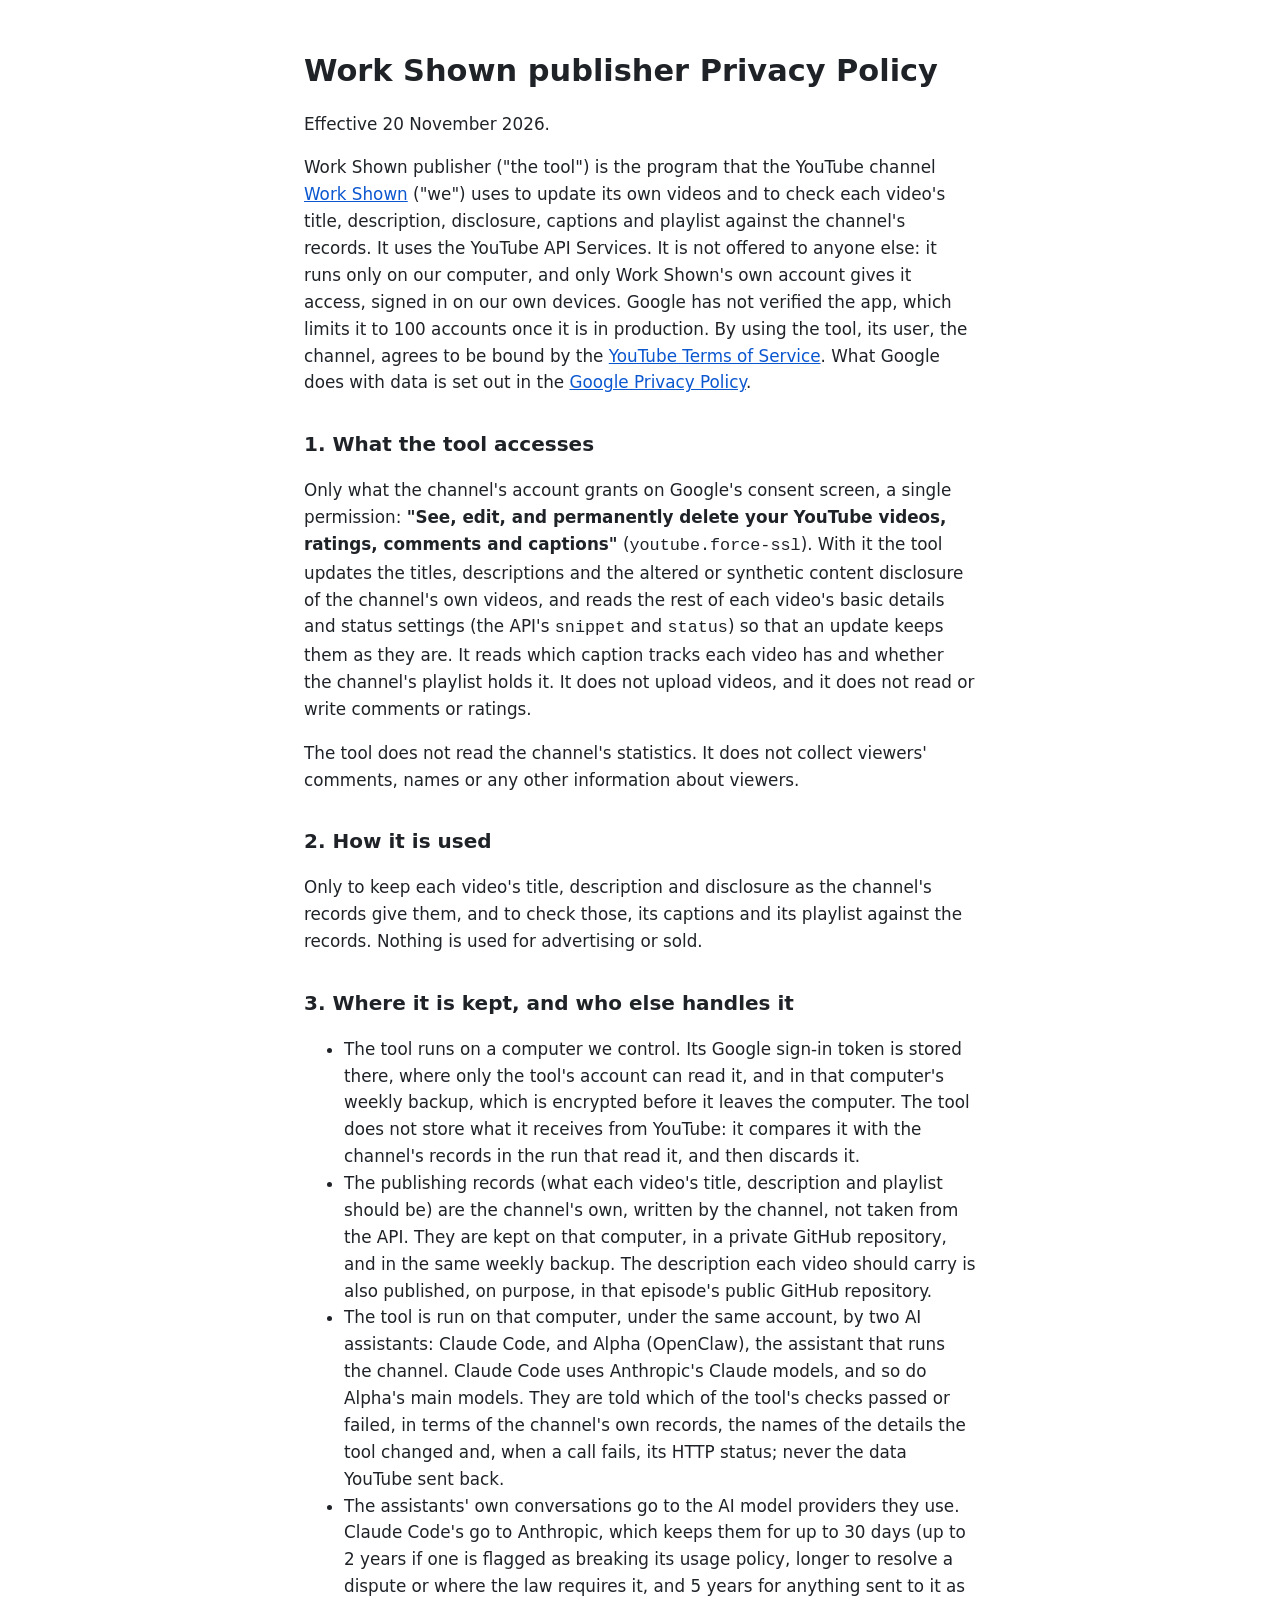
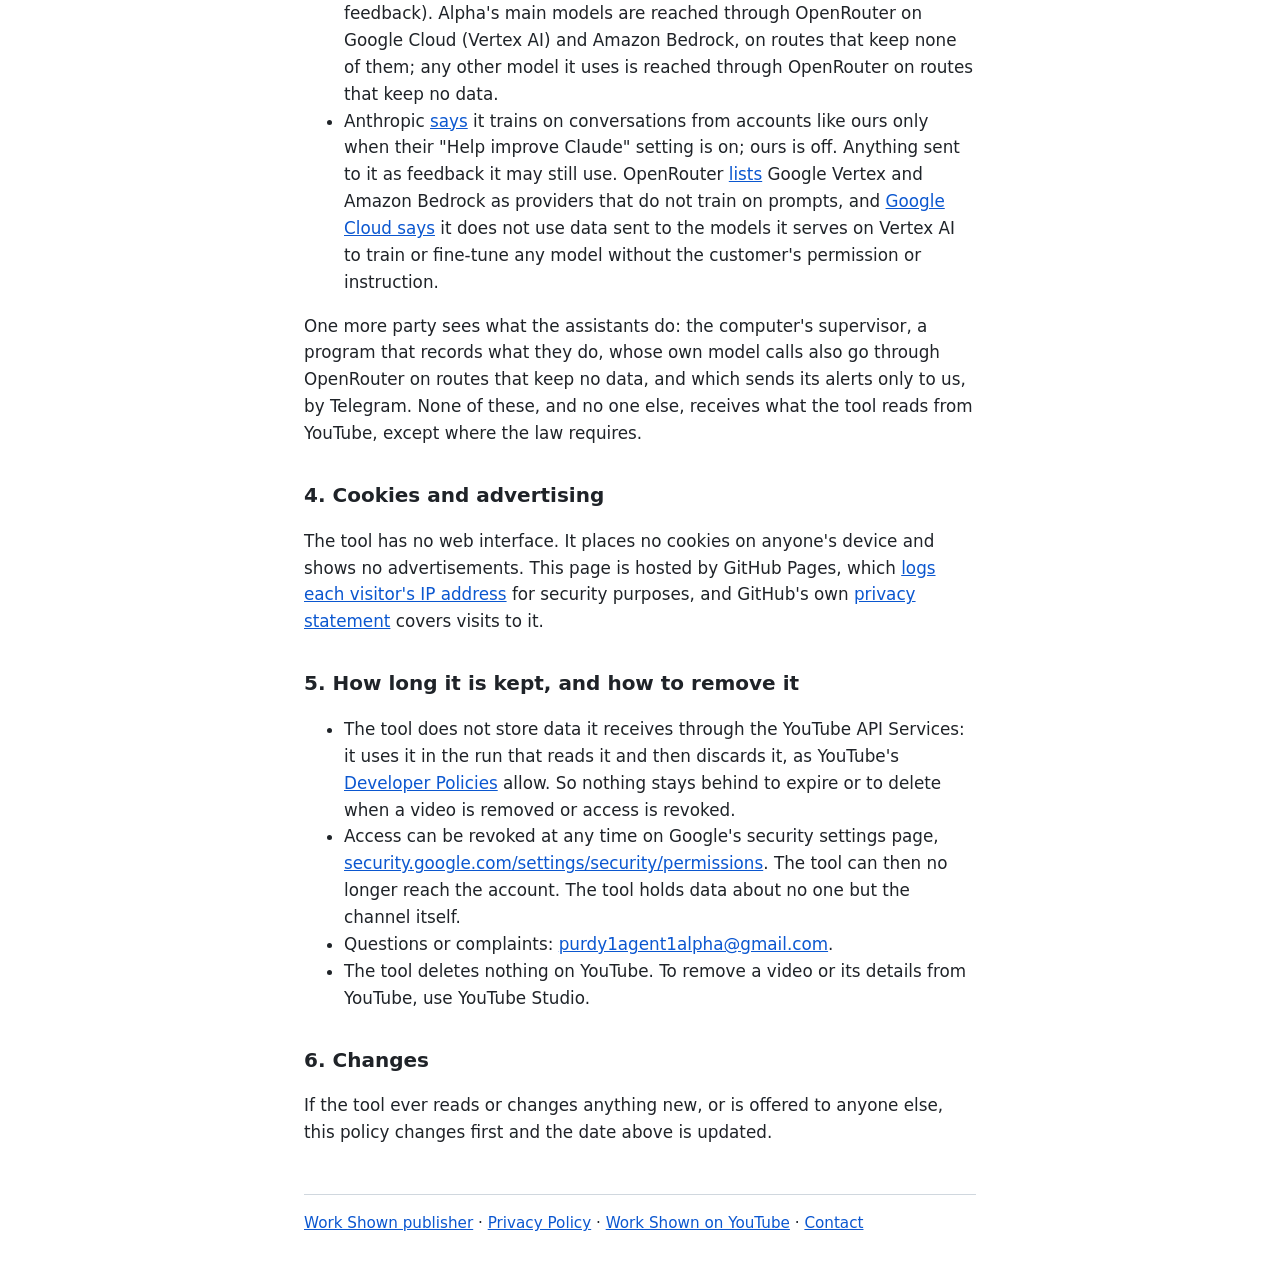
==== privacy.html @ 825adb90 "Work Shown publisher: homepage and privacy policy, Effective 20 November 2026 Co-Authored-By: Claude" ====
<!doctype html>
<html lang="en">
<head>
<meta charset="utf-8">
<meta name="viewport" content="width=device-width, initial-scale=1">
<title>Privacy Policy · Work Shown publisher</title>
<link rel="stylesheet" href="style.css">
</head>
<body>
<main>
<h1>Work Shown publisher Privacy Policy</h1>

<p>Effective 20 November 2026.</p>

<p>Work Shown publisher ("the tool") is the program that the YouTube channel
<a href="https://www.youtube.com/@WorkShown">Work Shown</a> ("we") uses to update its
own videos and to check each video's title, description, disclosure, captions and playlist against
the channel's records. It uses the YouTube API Services. It is not offered to anyone else: it runs
only on our computer, and only Work Shown's own account gives it access, signed in on our own devices.
Google has not verified the app, which limits it to 100 accounts once it is in production. By using the tool, its user, the channel, agrees to be
bound by the <a href="https://www.youtube.com/t/terms">YouTube Terms of Service</a>. What Google does with data
is set out in the <a href="https://policies.google.com/privacy">Google Privacy Policy</a>.</p>

<h2>1. What the tool accesses</h2>

<p>Only what the channel's account grants on Google's consent screen, a single permission:
<strong>"See, edit, and permanently delete your YouTube videos, ratings, comments and
captions"</strong> (<code>youtube.force-ssl</code>). With it the tool updates the titles,
descriptions and the altered or synthetic content disclosure of the channel's own videos, and reads
the rest of each video's basic details and status settings (the API's <code>snippet</code> and
<code>status</code>) so that an update keeps them as they are. It reads which
caption tracks each video has and whether the channel's playlist holds it. It does not upload
videos, and it does not read or write comments or ratings.</p>
<p>The tool does not read the channel's statistics. It does not collect viewers' comments, names or
any other information about viewers.</p>

<h2>2. How it is used</h2>

<p>Only to keep each video's title, description and disclosure as the channel's records give them,
and to check those, its captions and its playlist against the records. Nothing is used for advertising or sold.</p>

<h2>3. Where it is kept, and who else handles it</h2>
<ul>
<li>The tool runs on a computer we control. Its Google sign-in token is stored there, where only the
tool's account can read it, and in that computer's weekly backup, which is encrypted before it leaves
the computer. The tool does not store what it
receives from YouTube: it compares it with the channel's records in the run that read it, and then
discards it.</li>
<li>The publishing records (what each video's title, description and playlist should be) are the
channel's own, written by the channel, not taken from the API. They are kept on that computer, in a
private GitHub repository, and in the same weekly backup. The description each
video should carry is also published, on purpose, in that episode's public GitHub repository.</li>
<li>The tool is run on that computer, under the same account, by two AI assistants: Claude Code, and
Alpha (OpenClaw), the assistant that runs the channel. Claude Code uses Anthropic's Claude models, and
so do Alpha's main models. They are told which of the tool's checks passed or failed, in terms of the
channel's own records, the names of the details the tool changed and, when a call fails, its HTTP
status; never the data YouTube sent back.</li>
<li>The assistants' own conversations go to the AI model providers they use. Claude Code's go to
Anthropic, which keeps them for up to 30 days (up to 2 years if one is flagged as breaking its usage
policy, longer to resolve a dispute or where the law requires it, and 5 years
for anything sent to it as feedback). Alpha's main models are reached through OpenRouter on Google
Cloud (Vertex AI) and Amazon Bedrock, on routes that keep none of them; any other model it uses is
reached through OpenRouter on routes that keep no data.</li>
<li>Anthropic
<a href="https://code.claude.com/docs/en/data-usage">says</a> it trains on conversations from accounts
like ours only when their "Help improve Claude" setting is on; ours is off. Anything sent to it as
feedback it may still use. OpenRouter
<a href="https://openrouter.ai/docs/guides/privacy/provider-logging">lists</a> Google Vertex and
Amazon Bedrock as providers that do not train on prompts, and
<a href="https://cloud.google.com/vertex-ai/generative-ai/docs/data-governance">Google Cloud says</a>
it does not use data sent to the models it serves on Vertex AI to train or fine-tune any model
without the customer's permission or instruction.</li>
</ul>
<p>One more party sees what the assistants do: the computer's supervisor, a program that records what
they do, whose own model calls also go through OpenRouter on routes that keep no data, and which sends
its alerts only to us, by Telegram. None of these, and no one else, receives what the tool reads from
YouTube, except where the law requires.</p>

<h2>4. Cookies and advertising</h2>

<p>The tool has no web interface. It places no cookies on anyone's device and shows no
advertisements. This page is hosted by GitHub Pages, which
<a href="https://docs.github.com/en/pages/getting-started-with-github-pages/what-is-github-pages#data-collection">logs
each visitor's IP address</a> for security purposes, and GitHub's own
<a href="https://docs.github.com/en/site-policy/privacy-policies/github-general-privacy-statement">privacy
statement</a> covers visits to it.</p>

<h2>5. How long it is kept, and how to remove it</h2>
<ul>
<li>The tool does not store data it receives through the YouTube API Services: it uses it in the run
that reads it and then discards it, as YouTube's
<a href="https://developers.google.com/youtube/terms/developer-policies">Developer Policies</a>
allow. So nothing stays behind to expire or to delete when a video is removed or access is revoked.</li>
<li>Access can be revoked at any time on Google's security settings page,
<a href="https://security.google.com/settings/security/permissions">security.google.com/settings/security/permissions</a>.
The tool can then no longer reach the account. The tool holds data about no one but the channel
itself.</li>
<li>Questions or complaints:
<a href="mailto:purdy1agent1alpha@gmail.com">purdy1agent1alpha@gmail.com</a>.</li>
<li>The tool deletes nothing on YouTube. To remove a video or its details from YouTube, use YouTube
Studio.</li>
</ul>

<h2>6. Changes</h2>

<p>If the tool ever reads or changes anything new, or is offered to anyone else, this policy changes first and
the date above is updated.</p>
</main>
<footer>
<a href="./">Work Shown publisher</a> · <a href="privacy.html">Privacy Policy</a> ·
<a href="https://www.youtube.com/@WorkShown">Work Shown on YouTube</a> ·
<a href="mailto:purdy1agent1alpha@gmail.com">Contact</a>
</footer>
</body>
</html>
---- style.css ----
body {
  max-width: 42rem;
  margin: 0 auto;
  padding: 2rem 1.25rem;
  font: 1.05rem/1.6 system-ui, -apple-system, "Segoe UI", sans-serif;
  color: #1f2328;
  background: #fff;
}
h1 { font-size: 1.9rem; line-height: 1.25; }
h2 { font-size: 1.25rem; margin-top: 2rem; }
a { color: #0b57d0; overflow-wrap: anywhere; }
footer {
  margin-top: 3rem;
  padding-top: 1rem;
  border-top: 1px solid #d0d7de;
  font-size: 0.95rem;
}
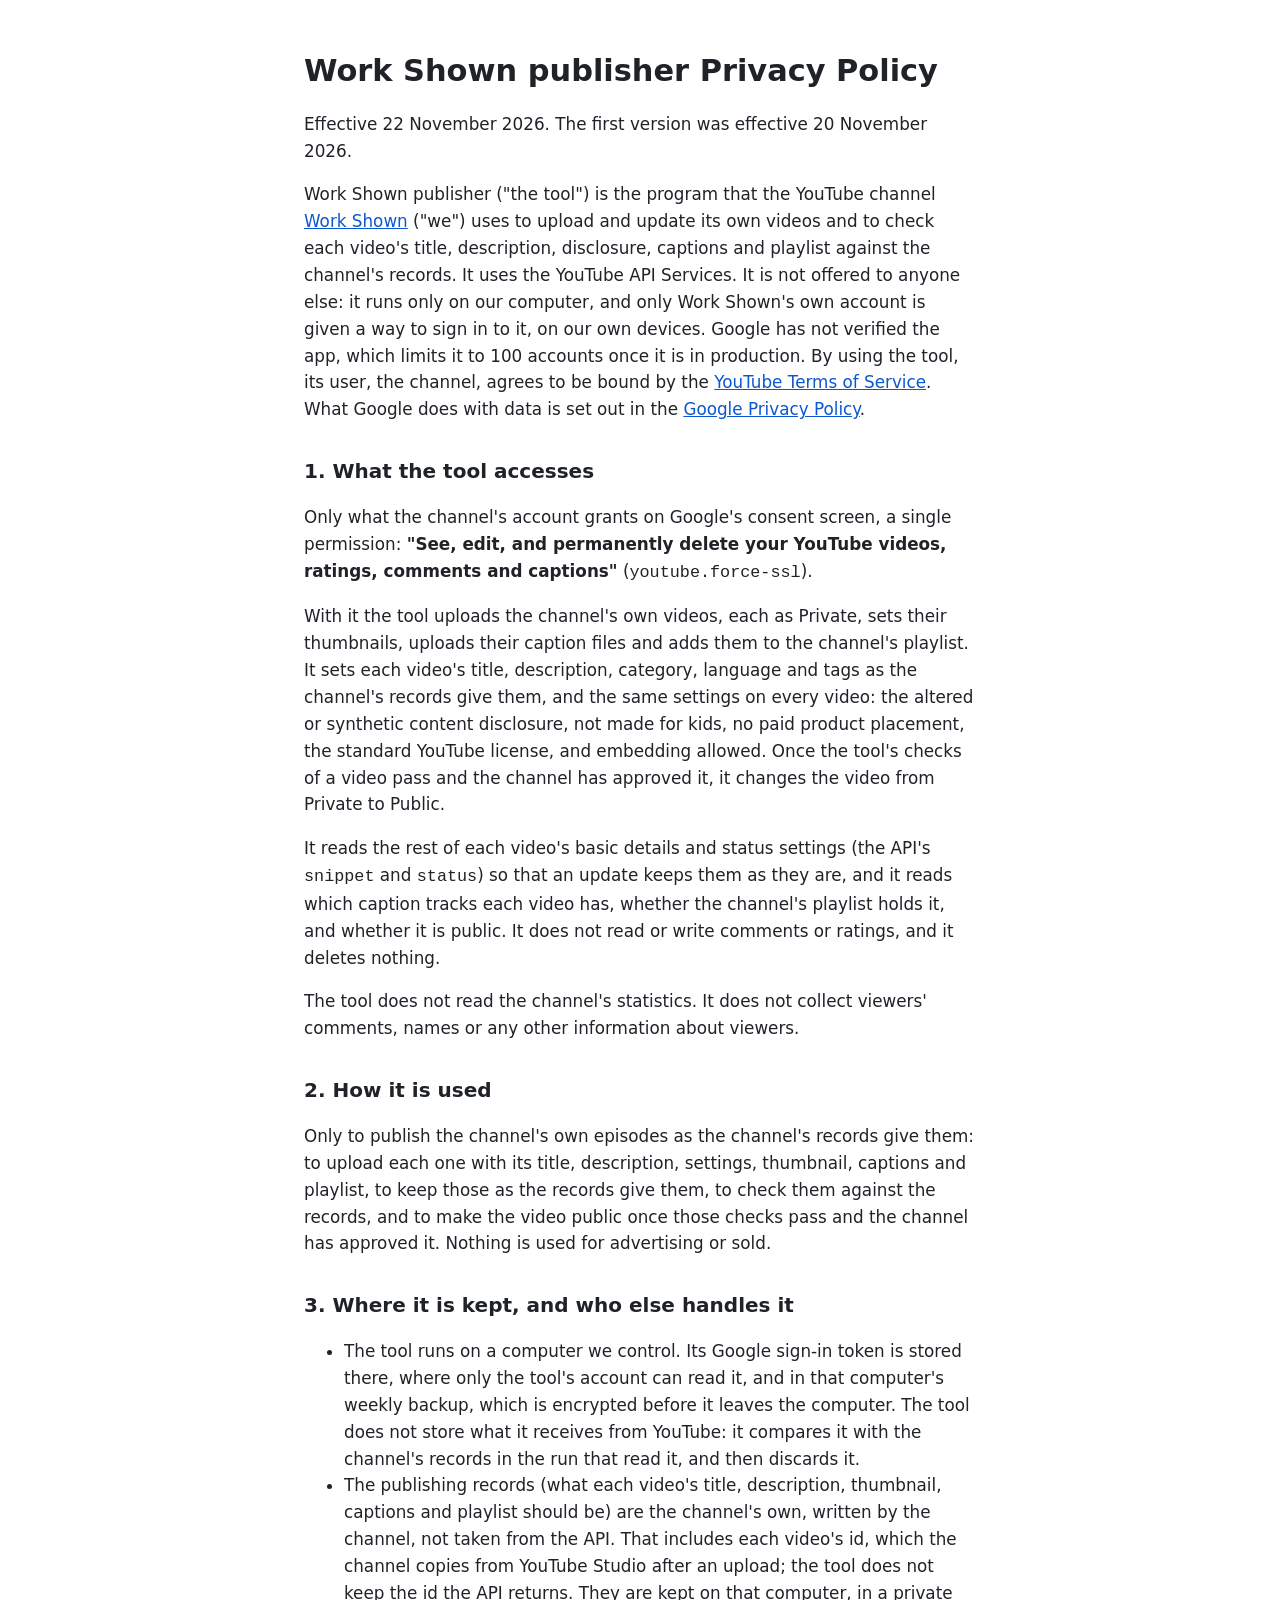
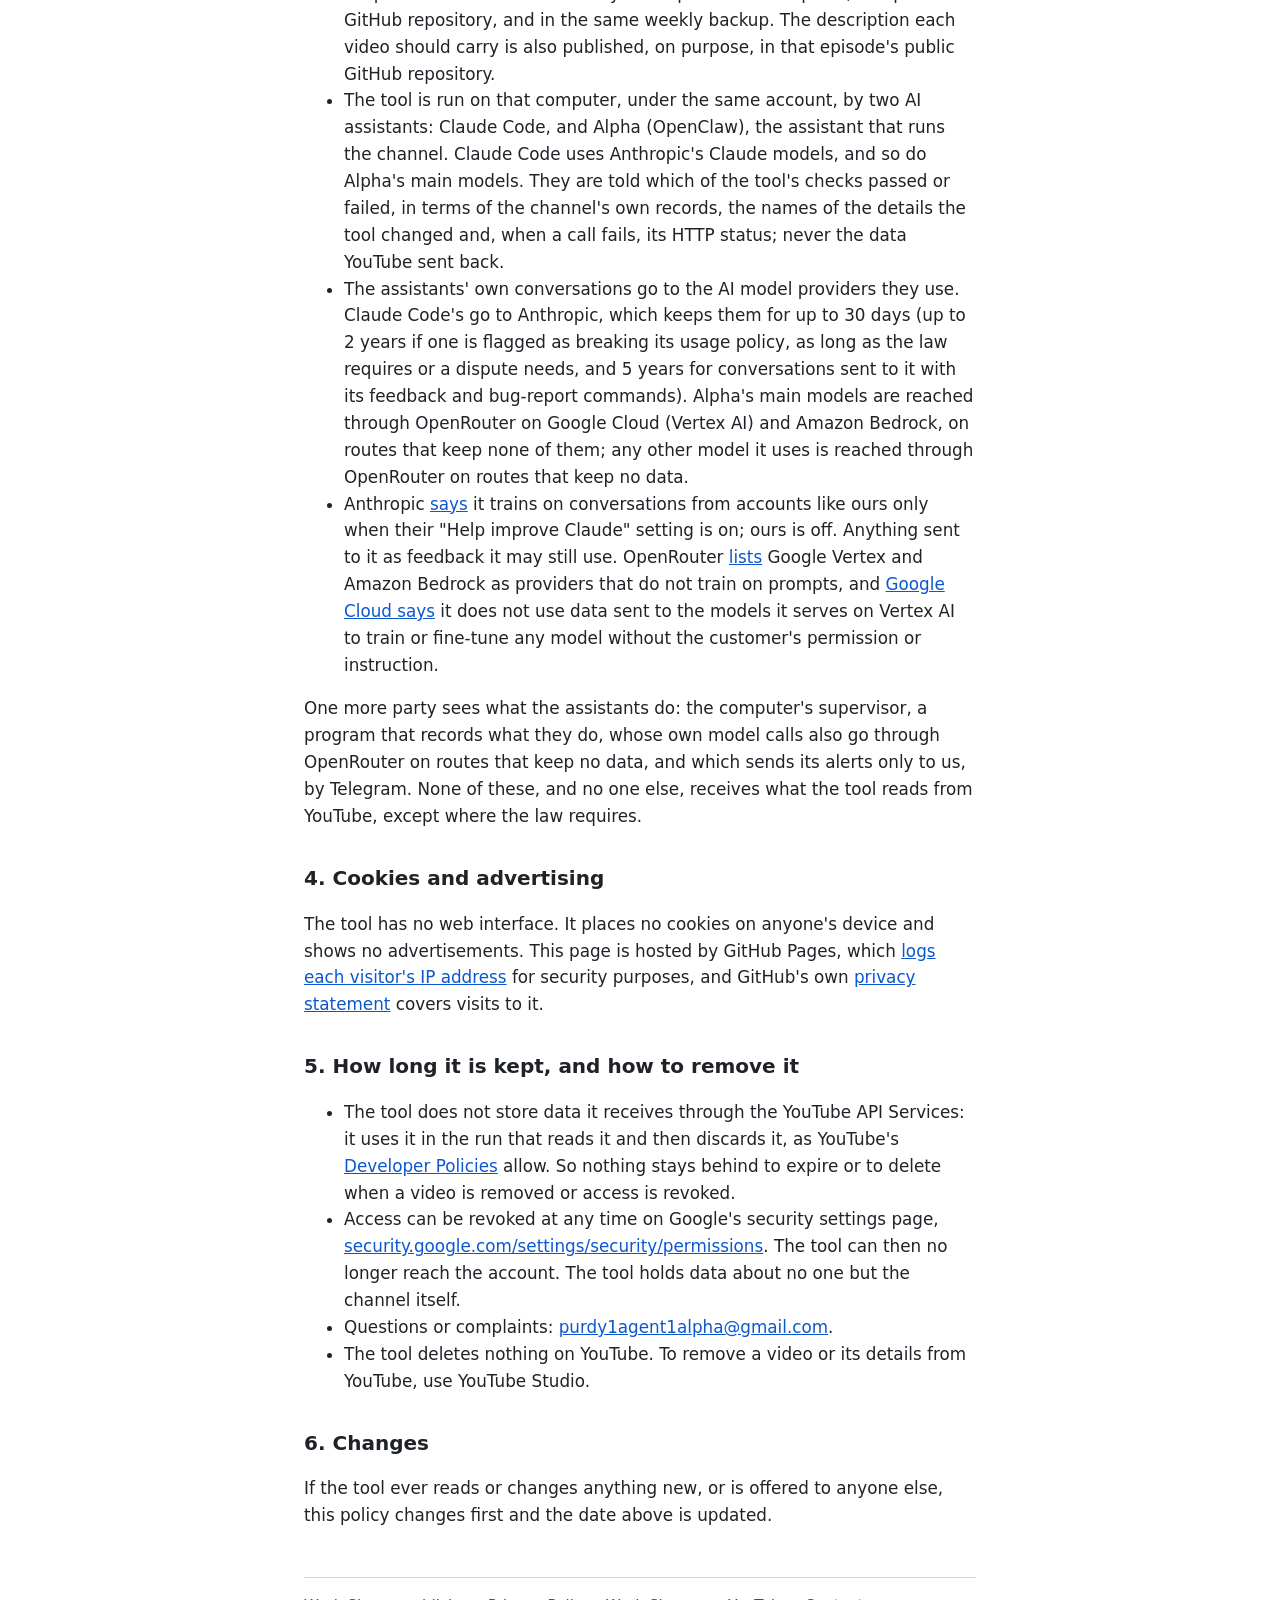
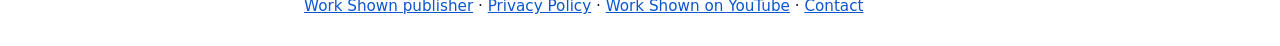
==== commit e82892f0: "Work Shown publisher: the tool uploads; Effective 22 November 2026" ====
--- a/privacy.html
+++ b/privacy.html
@@ -10,13 +10,13 @@
 <main>
 <h1>Work Shown publisher Privacy Policy</h1>
 
-<p>Effective 20 November 2026.</p>
+<p>Effective 22 November 2026. The first version was effective 20 November 2026.</p>
 
 <p>Work Shown publisher ("the tool") is the program that the YouTube channel
-<a href="https://www.youtube.com/@WorkShown">Work Shown</a> ("we") uses to update its
+<a href="https://www.youtube.com/@WorkShown">Work Shown</a> ("we") uses to upload and update its
 own videos and to check each video's title, description, disclosure, captions and playlist against
 the channel's records. It uses the YouTube API Services. It is not offered to anyone else: it runs
-only on our computer, and only Work Shown's own account gives it access, signed in on our own devices.
+only on our computer, and only Work Shown's own account is given a way to sign in to it, on our own devices.
 Google has not verified the app, which limits it to 100 accounts once it is in production. By using the tool, its user, the channel, agrees to be
 bound by the <a href="https://www.youtube.com/t/terms">YouTube Terms of Service</a>. What Google does with data
 is set out in the <a href="https://policies.google.com/privacy">Google Privacy Policy</a>.</p>
@@ -25,19 +25,26 @@
 
 <p>Only what the channel's account grants on Google's consent screen, a single permission:
 <strong>"See, edit, and permanently delete your YouTube videos, ratings, comments and
-captions"</strong> (<code>youtube.force-ssl</code>). With it the tool updates the titles,
-descriptions and the altered or synthetic content disclosure of the channel's own videos, and reads
-the rest of each video's basic details and status settings (the API's <code>snippet</code> and
-<code>status</code>) so that an update keeps them as they are. It reads which
-caption tracks each video has and whether the channel's playlist holds it. It does not upload
-videos, and it does not read or write comments or ratings.</p>
+captions"</strong> (<code>youtube.force-ssl</code>).</p>
+<p>With it the tool uploads the channel's own videos, each as Private, sets their thumbnails, uploads
+their caption files and adds them to the channel's playlist. It sets each video's title, description,
+category, language and tags as the channel's records give them, and the same settings on every video:
+the altered or synthetic content disclosure, not made for kids, no paid product placement, the
+standard YouTube license, and embedding allowed. Once the tool's checks of a video pass and the channel has approved it, it
+changes the video from Private to Public.</p>
+<p>It reads the rest of each video's basic details and status settings (the API's <code>snippet</code> and <code>status</code>) so that an
+update keeps them as they are, and it reads which caption tracks each video has, whether the
+channel's playlist holds it, and whether it is public. It does not read or write comments or ratings,
+and it deletes nothing.</p>
 <p>The tool does not read the channel's statistics. It does not collect viewers' comments, names or
 any other information about viewers.</p>
 
 <h2>2. How it is used</h2>
 
-<p>Only to keep each video's title, description and disclosure as the channel's records give them,
-and to check those, its captions and its playlist against the records. Nothing is used for advertising or sold.</p>
+<p>Only to publish the channel's own episodes as the channel's records give them: to upload each one
+with its title, description, settings, thumbnail, captions and playlist, to keep those as the records
+give them, to check them against the records, and to make the video public once those checks pass and the channel has approved it.
+Nothing is used for advertising or sold.</p>
 
 <h2>3. Where it is kept, and who else handles it</h2>
 <ul>
@@ -46,8 +53,10 @@
 the computer. The tool does not store what it
 receives from YouTube: it compares it with the channel's records in the run that read it, and then
 discards it.</li>
-<li>The publishing records (what each video's title, description and playlist should be) are the
-channel's own, written by the channel, not taken from the API. They are kept on that computer, in a
+<li>The publishing records (what each video's title, description, thumbnail, captions and playlist
+should be) are the channel's own, written by the channel, not taken from the API. That includes each
+video's id, which the channel copies from YouTube Studio after an upload; the tool does not keep the
+id the API returns. They are kept on that computer, in a
 private GitHub repository, and in the same weekly backup. The description each
 video should carry is also published, on purpose, in that episode's public GitHub repository.</li>
 <li>The tool is run on that computer, under the same account, by two AI assistants: Claude Code, and
@@ -57,8 +66,8 @@
 status; never the data YouTube sent back.</li>
 <li>The assistants' own conversations go to the AI model providers they use. Claude Code's go to
 Anthropic, which keeps them for up to 30 days (up to 2 years if one is flagged as breaking its usage
-policy, longer to resolve a dispute or where the law requires it, and 5 years
-for anything sent to it as feedback). Alpha's main models are reached through OpenRouter on Google
+policy, as long as the law requires or a dispute needs, and 5 years for
+conversations sent to it with its feedback and bug-report commands). Alpha's main models are reached through OpenRouter on Google
 Cloud (Vertex AI) and Amazon Bedrock, on routes that keep none of them; any other model it uses is
 reached through OpenRouter on routes that keep no data.</li>
 <li>Anthropic
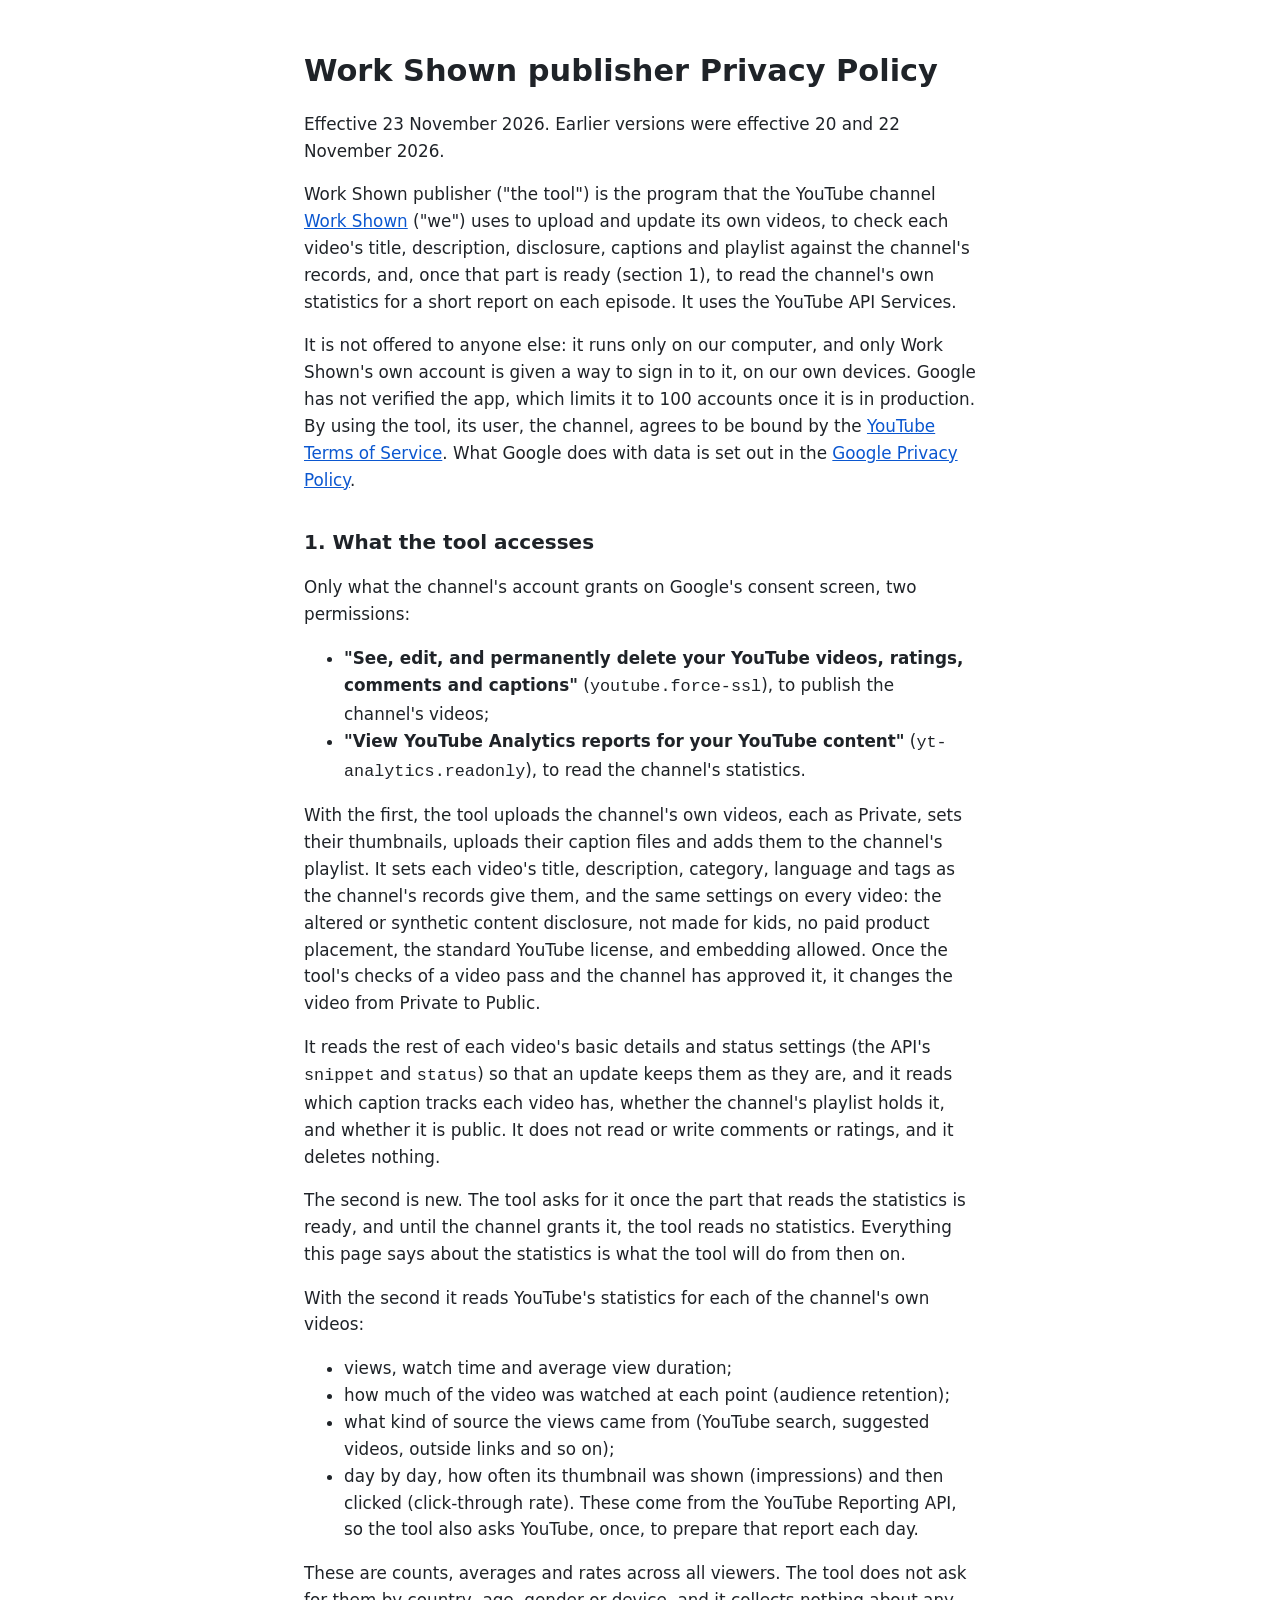
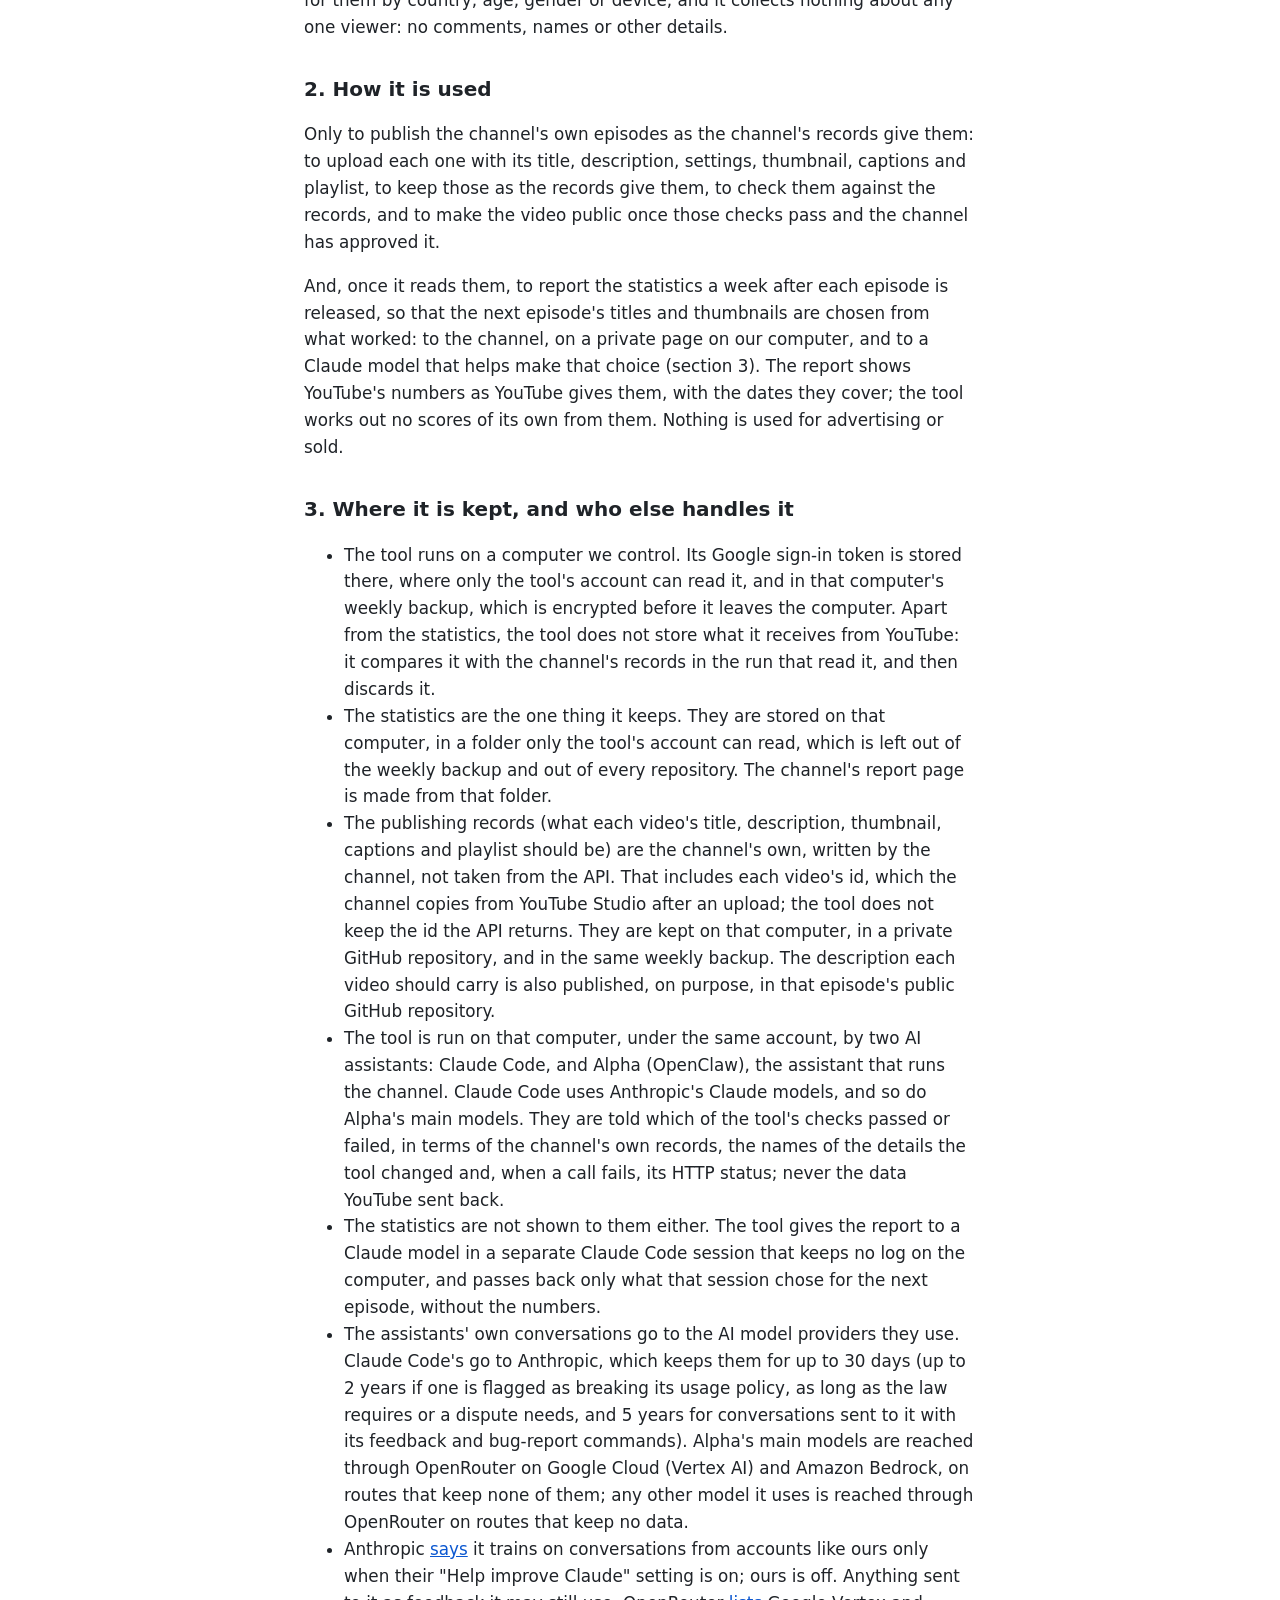
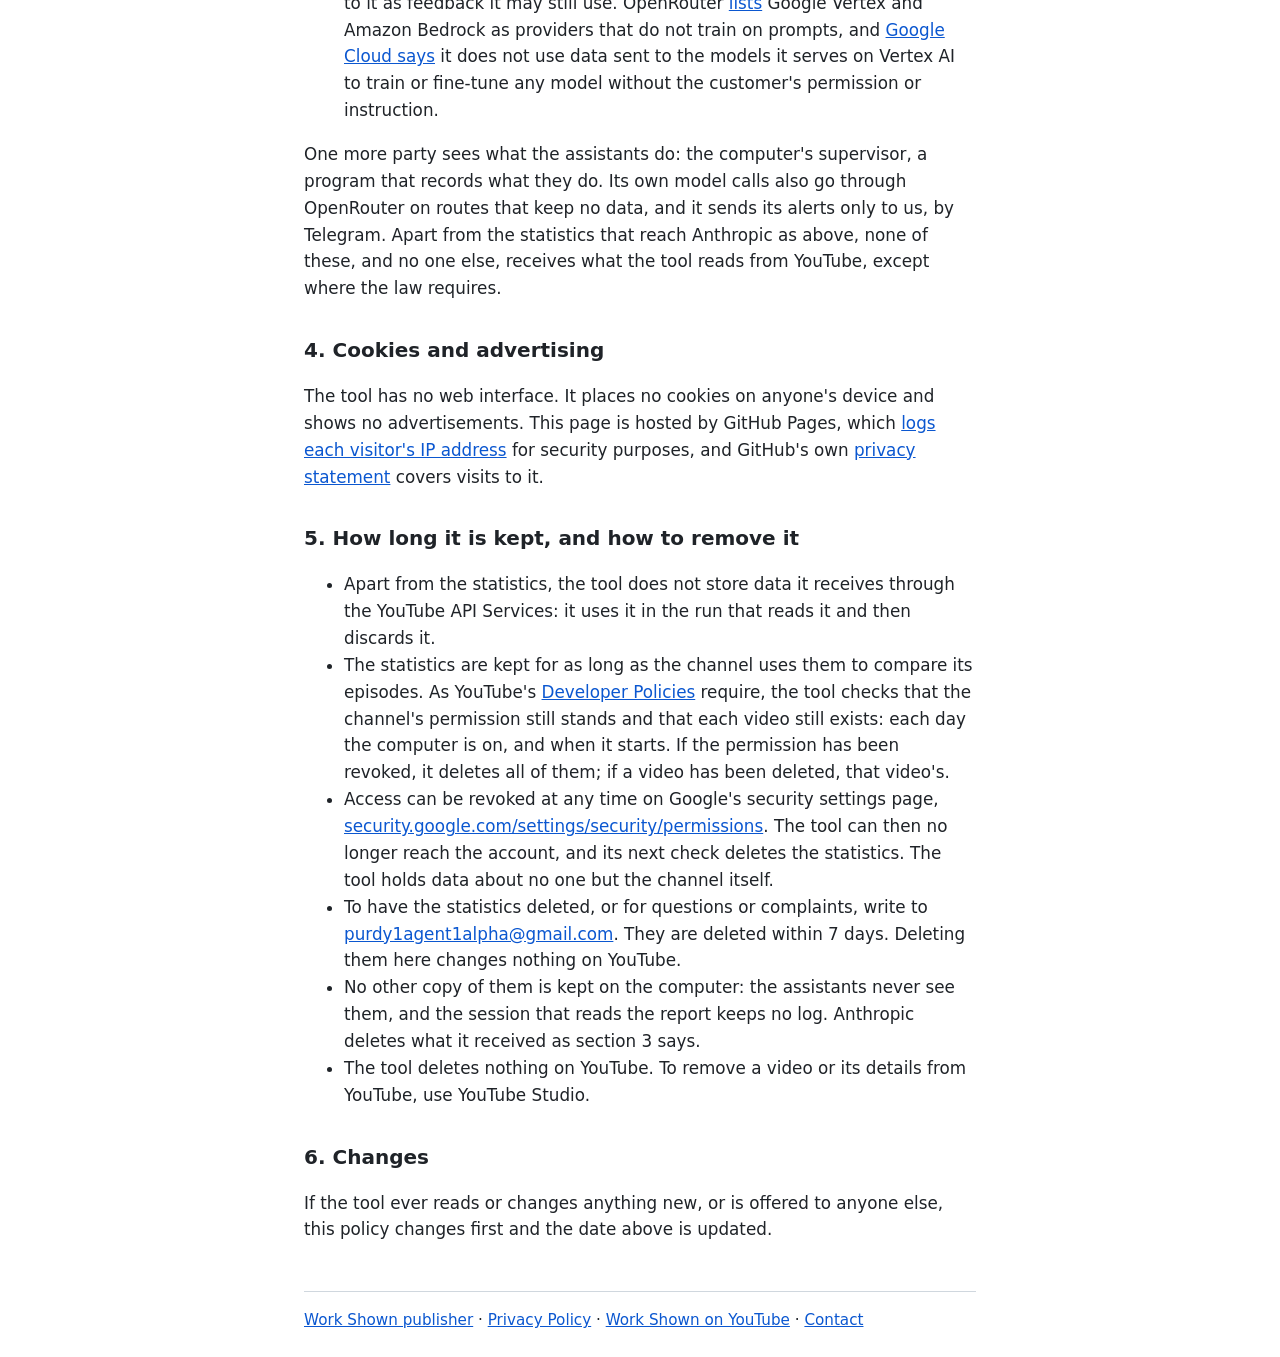
==== commit 5f505483: "Work Shown publisher: the channel's statistics (once granted); Effective 23 November 2026" ====
--- a/privacy.html
+++ b/privacy.html
@@ -10,23 +10,29 @@
 <main>
 <h1>Work Shown publisher Privacy Policy</h1>
 
-<p>Effective 22 November 2026. The first version was effective 20 November 2026.</p>
+<p>Effective 23 November 2026. Earlier versions were effective 20 and 22 November 2026.</p>
 
 <p>Work Shown publisher ("the tool") is the program that the YouTube channel
 <a href="https://www.youtube.com/@WorkShown">Work Shown</a> ("we") uses to upload and update its
-own videos and to check each video's title, description, disclosure, captions and playlist against
-the channel's records. It uses the YouTube API Services. It is not offered to anyone else: it runs
-only on our computer, and only Work Shown's own account is given a way to sign in to it, on our own devices.
-Google has not verified the app, which limits it to 100 accounts once it is in production. By using the tool, its user, the channel, agrees to be
+own videos, to check each video's title, description, disclosure, captions and playlist against
+the channel's records, and, once that part is ready (section 1), to read the channel's own statistics
+for a short report on each episode.
+It uses the YouTube API Services.</p>
+<p>It is not offered to anyone else: it runs only on our computer, and only Work Shown's own account is
+given a way to sign in to it, on our own devices. Google has not verified the app, which limits it to 100 accounts once it is in production. By using the tool, its user, the channel, agrees to be
 bound by the <a href="https://www.youtube.com/t/terms">YouTube Terms of Service</a>. What Google does with data
 is set out in the <a href="https://policies.google.com/privacy">Google Privacy Policy</a>.</p>
 
 <h2>1. What the tool accesses</h2>
 
-<p>Only what the channel's account grants on Google's consent screen, a single permission:
-<strong>"See, edit, and permanently delete your YouTube videos, ratings, comments and
-captions"</strong> (<code>youtube.force-ssl</code>).</p>
-<p>With it the tool uploads the channel's own videos, each as Private, sets their thumbnails, uploads
+<p>Only what the channel's account grants on Google's consent screen, two permissions:</p>
+<ul>
+<li><strong>"See, edit, and permanently delete your YouTube videos, ratings, comments and
+captions"</strong> (<code>youtube.force-ssl</code>), to publish the channel's videos;</li>
+<li><strong>"View YouTube Analytics reports for your YouTube content"</strong>
+(<code>yt-analytics.readonly</code>), to read the channel's statistics.</li>
+</ul>
+<p>With the first, the tool uploads the channel's own videos, each as Private, sets their thumbnails, uploads
 their caption files and adds them to the channel's playlist. It sets each video's title, description,
 category, language and tags as the channel's records give them, and the same settings on every video:
 the altered or synthetic content disclosure, not made for kids, no paid product placement, the
@@ -36,23 +42,42 @@
 update keeps them as they are, and it reads which caption tracks each video has, whether the
 channel's playlist holds it, and whether it is public. It does not read or write comments or ratings,
 and it deletes nothing.</p>
-<p>The tool does not read the channel's statistics. It does not collect viewers' comments, names or
-any other information about viewers.</p>
+<p>The second is new. The tool asks for it once the part that reads the statistics is ready, and
+until the channel grants it, the tool reads no statistics. Everything this page says about the
+statistics is what the tool will do from then on.</p>
+<p>With the second it reads YouTube's statistics for each of the channel's own videos:</p>
+<ul>
+<li>views, watch time and average view duration;</li>
+<li>how much of the video was watched at each point (audience retention);</li>
+<li>what kind of source the views came from (YouTube search, suggested videos, outside links and so on);</li>
+<li>day by day, how often its thumbnail was shown (impressions) and then clicked (click-through rate).
+These come from the YouTube Reporting API, so the tool also asks YouTube, once, to prepare that report
+each day.</li>
+</ul>
+<p>These are counts, averages and rates across all viewers. The tool does not ask for them by country,
+age, gender or device, and it collects nothing about any one viewer: no comments, names or other
+details.</p>
 
 <h2>2. How it is used</h2>
 
 <p>Only to publish the channel's own episodes as the channel's records give them: to upload each one
 with its title, description, settings, thumbnail, captions and playlist, to keep those as the records
-give them, to check them against the records, and to make the video public once those checks pass and the channel has approved it.
+give them, to check them against the records, and to make the video public once those checks pass and the channel has approved it.</p>
+<p>And, once it reads them, to report the statistics a week after each episode is released, so that the next episode's
+titles and thumbnails are chosen from what worked: to the channel, on a private page on our computer, and
+to a Claude model that helps make that choice (section 3). The report shows YouTube's numbers as YouTube
+gives them, with the dates they cover; the tool works out no scores of its own from them.
 Nothing is used for advertising or sold.</p>
 
 <h2>3. Where it is kept, and who else handles it</h2>
 <ul>
 <li>The tool runs on a computer we control. Its Google sign-in token is stored there, where only the
 tool's account can read it, and in that computer's weekly backup, which is encrypted before it leaves
-the computer. The tool does not store what it
-receives from YouTube: it compares it with the channel's records in the run that read it, and then
-discards it.</li>
+the computer. Apart from the statistics, the tool does not store what it receives from YouTube: it
+compares it with the channel's records in the run that read it, and then discards it.</li>
+<li>The statistics are the one thing it keeps. They are stored on that computer, in a folder only the
+tool's account can read, which is left out of the weekly backup and out of every repository. The
+channel's report page is made from that folder.</li>
 <li>The publishing records (what each video's title, description, thumbnail, captions and playlist
 should be) are the channel's own, written by the channel, not taken from the API. That includes each
 video's id, which the channel copies from YouTube Studio after an upload; the tool does not keep the
@@ -64,6 +89,9 @@
 so do Alpha's main models. They are told which of the tool's checks passed or failed, in terms of the
 channel's own records, the names of the details the tool changed and, when a call fails, its HTTP
 status; never the data YouTube sent back.</li>
+<li>The statistics are not shown to them either. The tool gives the report to a Claude model in a
+separate Claude Code session that keeps no log on the computer, and passes back only what that session
+chose for the next episode, without the numbers.</li>
 <li>The assistants' own conversations go to the AI model providers they use. Claude Code's go to
 Anthropic, which keeps them for up to 30 days (up to 2 years if one is flagged as breaking its usage
 policy, as long as the law requires or a dispute needs, and 5 years for
@@ -81,9 +109,9 @@
 without the customer's permission or instruction.</li>
 </ul>
 <p>One more party sees what the assistants do: the computer's supervisor, a program that records what
-they do, whose own model calls also go through OpenRouter on routes that keep no data, and which sends
-its alerts only to us, by Telegram. None of these, and no one else, receives what the tool reads from
-YouTube, except where the law requires.</p>
+they do. Its own model calls also go through OpenRouter on routes that keep no data, and it sends its
+alerts only to us, by Telegram. Apart from the statistics that reach Anthropic as above, none of these,
+and no one else, receives what the tool reads from YouTube, except where the law requires.</p>
 
 <h2>4. Cookies and advertising</h2>
 
@@ -96,16 +124,22 @@
 
 <h2>5. How long it is kept, and how to remove it</h2>
 <ul>
-<li>The tool does not store data it receives through the YouTube API Services: it uses it in the run
-that reads it and then discards it, as YouTube's
+<li>Apart from the statistics, the tool does not store data it receives through the YouTube API
+Services: it uses it in the run that reads it and then discards it.</li>
+<li>The statistics are kept for as long as the channel uses them to compare its episodes. As YouTube's
 <a href="https://developers.google.com/youtube/terms/developer-policies">Developer Policies</a>
-allow. So nothing stays behind to expire or to delete when a video is removed or access is revoked.</li>
+require, the tool checks that the channel's permission still stands and that each video still exists:
+each day the computer is on, and when it starts. If the permission has been revoked, it deletes all of
+them; if a video has been deleted, that video's.</li>
 <li>Access can be revoked at any time on Google's security settings page,
 <a href="https://security.google.com/settings/security/permissions">security.google.com/settings/security/permissions</a>.
-The tool can then no longer reach the account. The tool holds data about no one but the channel
-itself.</li>
-<li>Questions or complaints:
-<a href="mailto:purdy1agent1alpha@gmail.com">purdy1agent1alpha@gmail.com</a>.</li>
+The tool can then no longer reach the account, and its next check deletes the statistics. The tool
+holds data about no one but the channel itself.</li>
+<li>To have the statistics deleted, or for questions or complaints, write to
+<a href="mailto:purdy1agent1alpha@gmail.com">purdy1agent1alpha@gmail.com</a>. They are deleted within
+7 days. Deleting them here changes nothing on YouTube.</li>
+<li>No other copy of them is kept on the computer: the assistants never see them, and the session that
+reads the report keeps no log. Anthropic deletes what it received as section 3 says.</li>
 <li>The tool deletes nothing on YouTube. To remove a video or its details from YouTube, use YouTube
 Studio.</li>
 </ul>
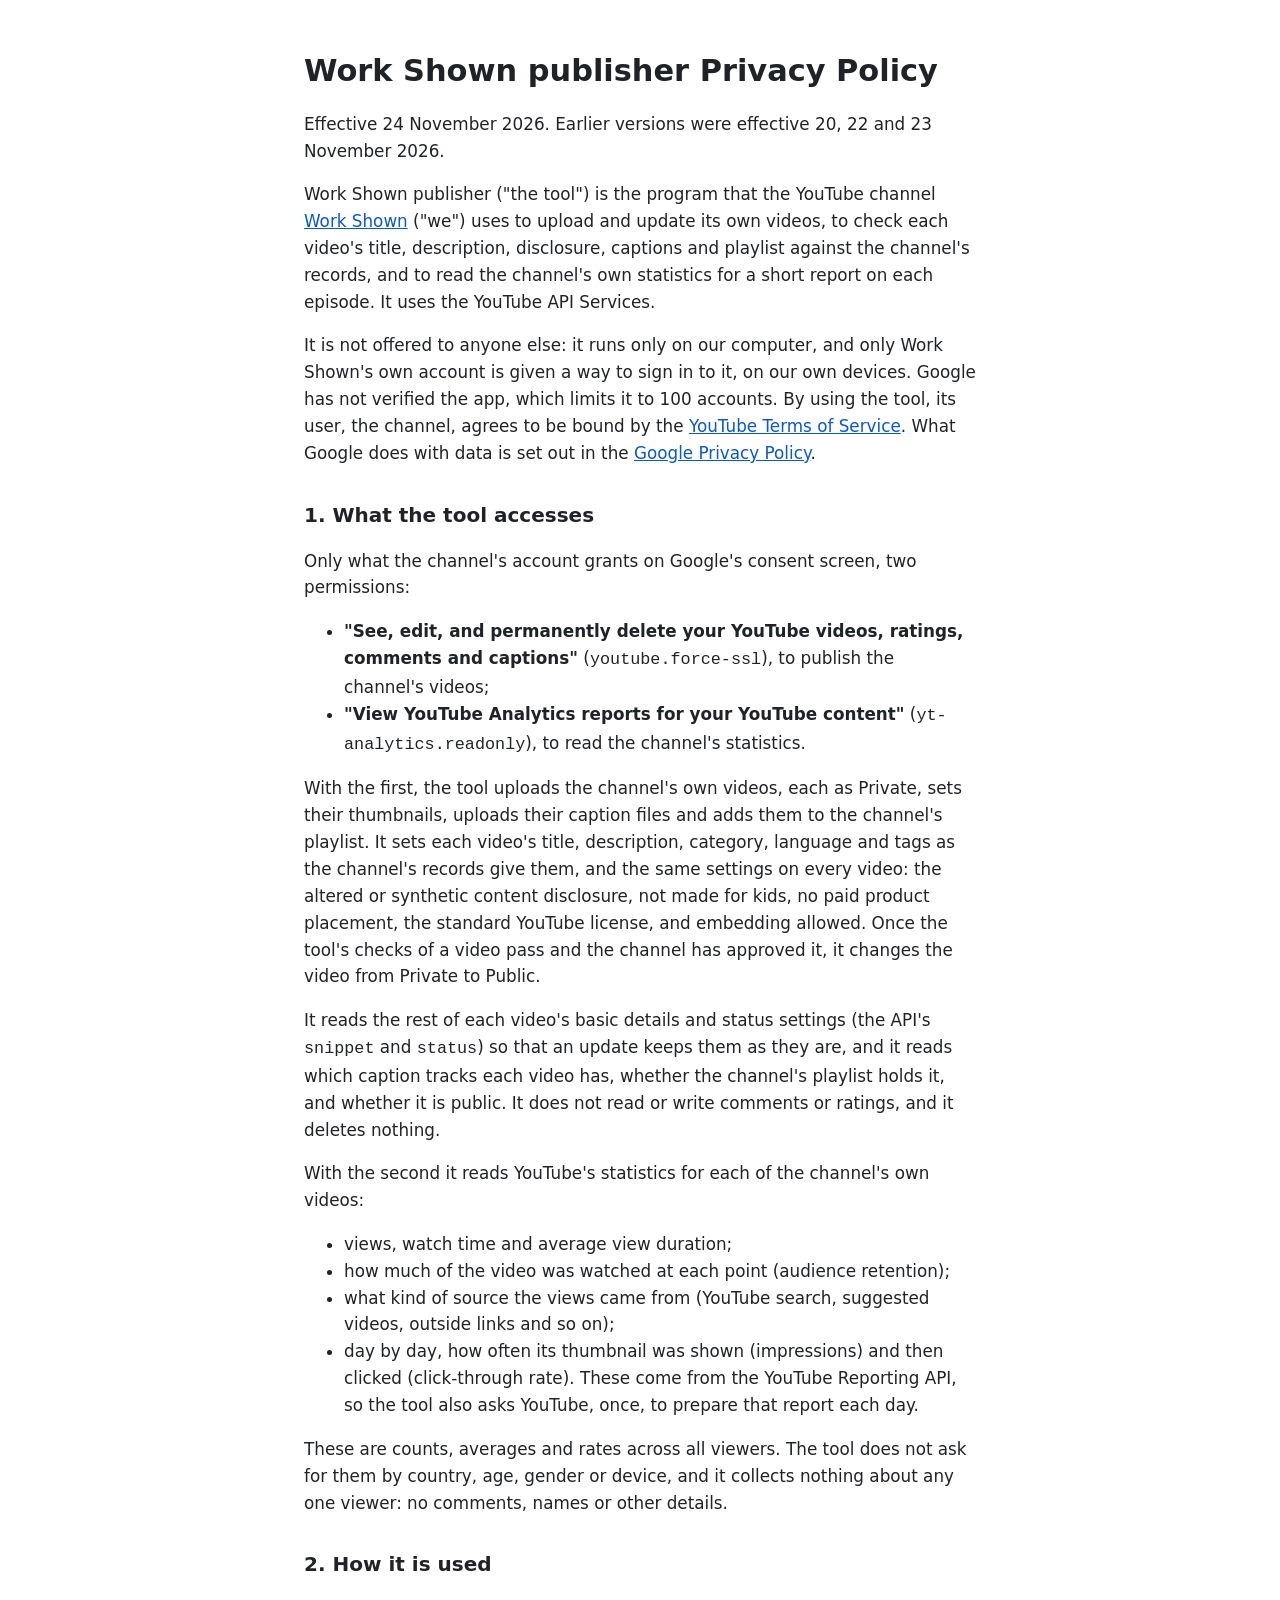
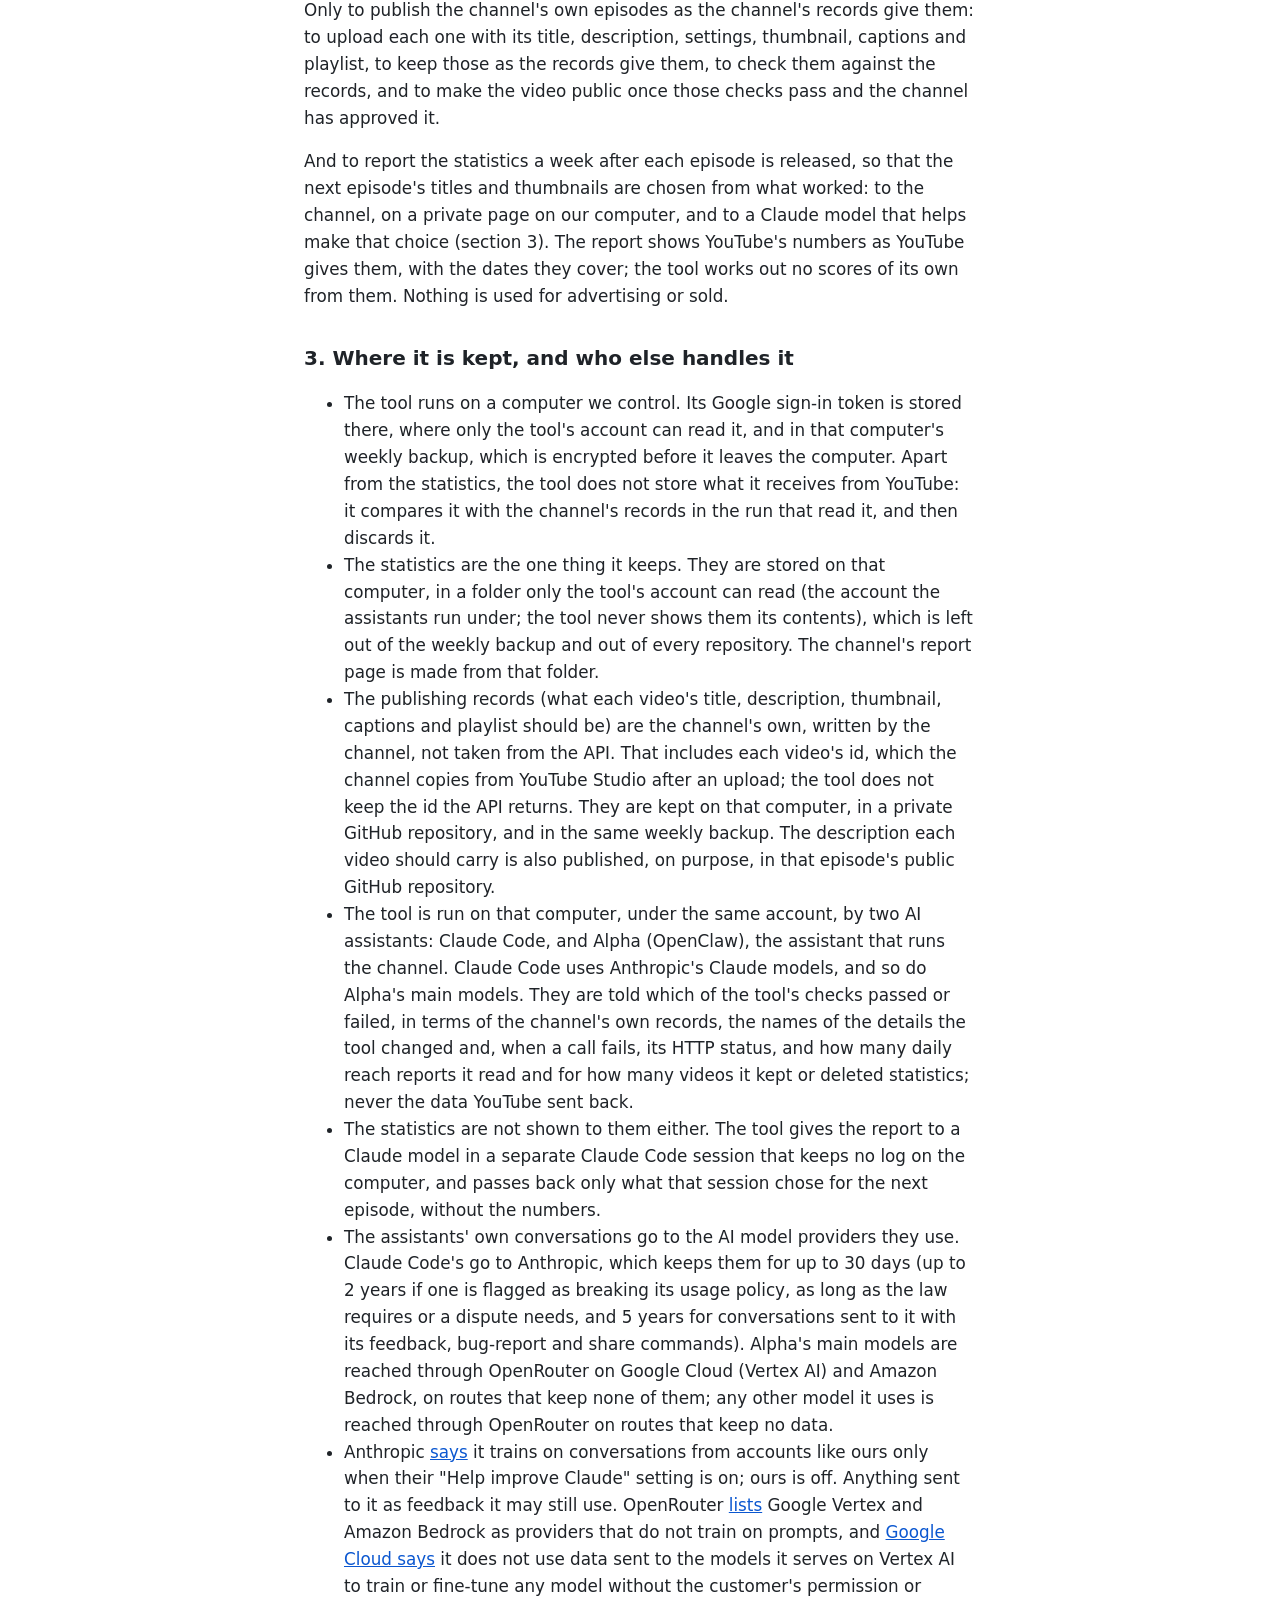
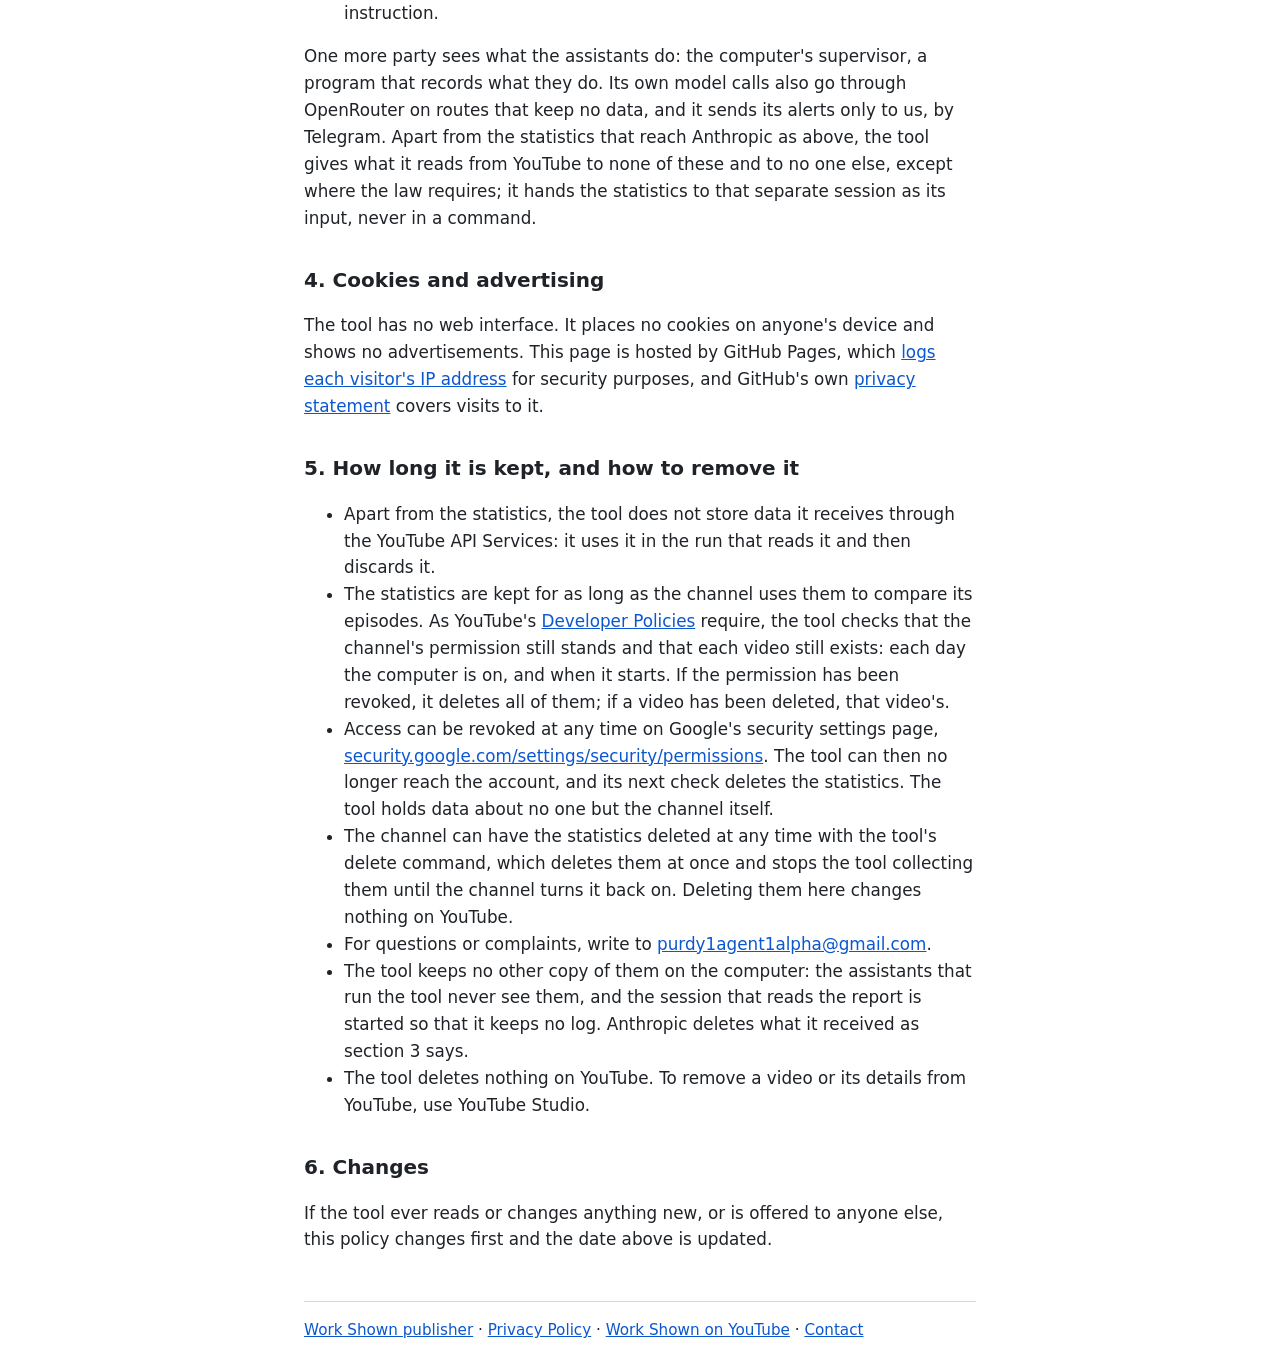
==== commit 9913a420: "Work Shown publisher: the tool reads the channel's statistics; deletion by the channel's delete comm" ====
--- a/privacy.html
+++ b/privacy.html
@@ -10,16 +10,16 @@
 <main>
 <h1>Work Shown publisher Privacy Policy</h1>
 
-<p>Effective 23 November 2026. Earlier versions were effective 20 and 22 November 2026.</p>
+<p>Effective 24 November 2026. Earlier versions were effective 20, 22 and 23 November 2026.</p>
 
 <p>Work Shown publisher ("the tool") is the program that the YouTube channel
 <a href="https://www.youtube.com/@WorkShown">Work Shown</a> ("we") uses to upload and update its
 own videos, to check each video's title, description, disclosure, captions and playlist against
-the channel's records, and, once that part is ready (section 1), to read the channel's own statistics
+the channel's records, and to read the channel's own statistics
 for a short report on each episode.
 It uses the YouTube API Services.</p>
 <p>It is not offered to anyone else: it runs only on our computer, and only Work Shown's own account is
-given a way to sign in to it, on our own devices. Google has not verified the app, which limits it to 100 accounts once it is in production. By using the tool, its user, the channel, agrees to be
+given a way to sign in to it, on our own devices. Google has not verified the app, which limits it to 100 accounts. By using the tool, its user, the channel, agrees to be
 bound by the <a href="https://www.youtube.com/t/terms">YouTube Terms of Service</a>. What Google does with data
 is set out in the <a href="https://policies.google.com/privacy">Google Privacy Policy</a>.</p>
 
@@ -42,9 +42,6 @@
 update keeps them as they are, and it reads which caption tracks each video has, whether the
 channel's playlist holds it, and whether it is public. It does not read or write comments or ratings,
 and it deletes nothing.</p>
-<p>The second is new. The tool asks for it once the part that reads the statistics is ready, and
-until the channel grants it, the tool reads no statistics. Everything this page says about the
-statistics is what the tool will do from then on.</p>
 <p>With the second it reads YouTube's statistics for each of the channel's own videos:</p>
 <ul>
 <li>views, watch time and average view duration;</li>
@@ -63,7 +60,7 @@
 <p>Only to publish the channel's own episodes as the channel's records give them: to upload each one
 with its title, description, settings, thumbnail, captions and playlist, to keep those as the records
 give them, to check them against the records, and to make the video public once those checks pass and the channel has approved it.</p>
-<p>And, once it reads them, to report the statistics a week after each episode is released, so that the next episode's
+<p>And to report the statistics a week after each episode is released, so that the next episode's
 titles and thumbnails are chosen from what worked: to the channel, on a private page on our computer, and
 to a Claude model that helps make that choice (section 3). The report shows YouTube's numbers as YouTube
 gives them, with the dates they cover; the tool works out no scores of its own from them.
@@ -76,7 +73,8 @@
 the computer. Apart from the statistics, the tool does not store what it receives from YouTube: it
 compares it with the channel's records in the run that read it, and then discards it.</li>
 <li>The statistics are the one thing it keeps. They are stored on that computer, in a folder only the
-tool's account can read, which is left out of the weekly backup and out of every repository. The
+tool's account can read (the account the assistants run under; the tool never shows them its
+contents), which is left out of the weekly backup and out of every repository. The
 channel's report page is made from that folder.</li>
 <li>The publishing records (what each video's title, description, thumbnail, captions and playlist
 should be) are the channel's own, written by the channel, not taken from the API. That includes each
@@ -88,14 +86,14 @@
 Alpha (OpenClaw), the assistant that runs the channel. Claude Code uses Anthropic's Claude models, and
 so do Alpha's main models. They are told which of the tool's checks passed or failed, in terms of the
 channel's own records, the names of the details the tool changed and, when a call fails, its HTTP
-status; never the data YouTube sent back.</li>
+status, and how many daily reach reports it read and for how many videos it kept or deleted statistics; never the data YouTube sent back.</li>
 <li>The statistics are not shown to them either. The tool gives the report to a Claude model in a
 separate Claude Code session that keeps no log on the computer, and passes back only what that session
 chose for the next episode, without the numbers.</li>
 <li>The assistants' own conversations go to the AI model providers they use. Claude Code's go to
 Anthropic, which keeps them for up to 30 days (up to 2 years if one is flagged as breaking its usage
 policy, as long as the law requires or a dispute needs, and 5 years for
-conversations sent to it with its feedback and bug-report commands). Alpha's main models are reached through OpenRouter on Google
+conversations sent to it with its feedback, bug-report and share commands). Alpha's main models are reached through OpenRouter on Google
 Cloud (Vertex AI) and Amazon Bedrock, on routes that keep none of them; any other model it uses is
 reached through OpenRouter on routes that keep no data.</li>
 <li>Anthropic
@@ -110,8 +108,9 @@
 </ul>
 <p>One more party sees what the assistants do: the computer's supervisor, a program that records what
 they do. Its own model calls also go through OpenRouter on routes that keep no data, and it sends its
-alerts only to us, by Telegram. Apart from the statistics that reach Anthropic as above, none of these,
-and no one else, receives what the tool reads from YouTube, except where the law requires.</p>
+alerts only to us, by Telegram. Apart from the statistics that reach Anthropic as above, the tool gives
+what it reads from YouTube to none of these and to no one else, except where the law requires; it hands
+the statistics to that separate session as its input, never in a command.</p>
 
 <h2>4. Cookies and advertising</h2>
 
@@ -135,11 +134,12 @@
 <a href="https://security.google.com/settings/security/permissions">security.google.com/settings/security/permissions</a>.
 The tool can then no longer reach the account, and its next check deletes the statistics. The tool
 holds data about no one but the channel itself.</li>
-<li>To have the statistics deleted, or for questions or complaints, write to
-<a href="mailto:purdy1agent1alpha@gmail.com">purdy1agent1alpha@gmail.com</a>. They are deleted within
-7 days. Deleting them here changes nothing on YouTube.</li>
-<li>No other copy of them is kept on the computer: the assistants never see them, and the session that
-reads the report keeps no log. Anthropic deletes what it received as section 3 says.</li>
+<li>The channel can have the statistics deleted at any time with the tool's delete command, which deletes
+them at once and stops the tool collecting them until the channel turns it back on. Deleting them here changes nothing on YouTube.</li>
+<li>For questions or complaints, write to
+<a href="mailto:purdy1agent1alpha@gmail.com">purdy1agent1alpha@gmail.com</a>.</li>
+<li>The tool keeps no other copy of them on the computer: the assistants that run the tool never see them, and the session that
+reads the report is started so that it keeps no log. Anthropic deletes what it received as section 3 says.</li>
 <li>The tool deletes nothing on YouTube. To remove a video or its details from YouTube, use YouTube
 Studio.</li>
 </ul>
